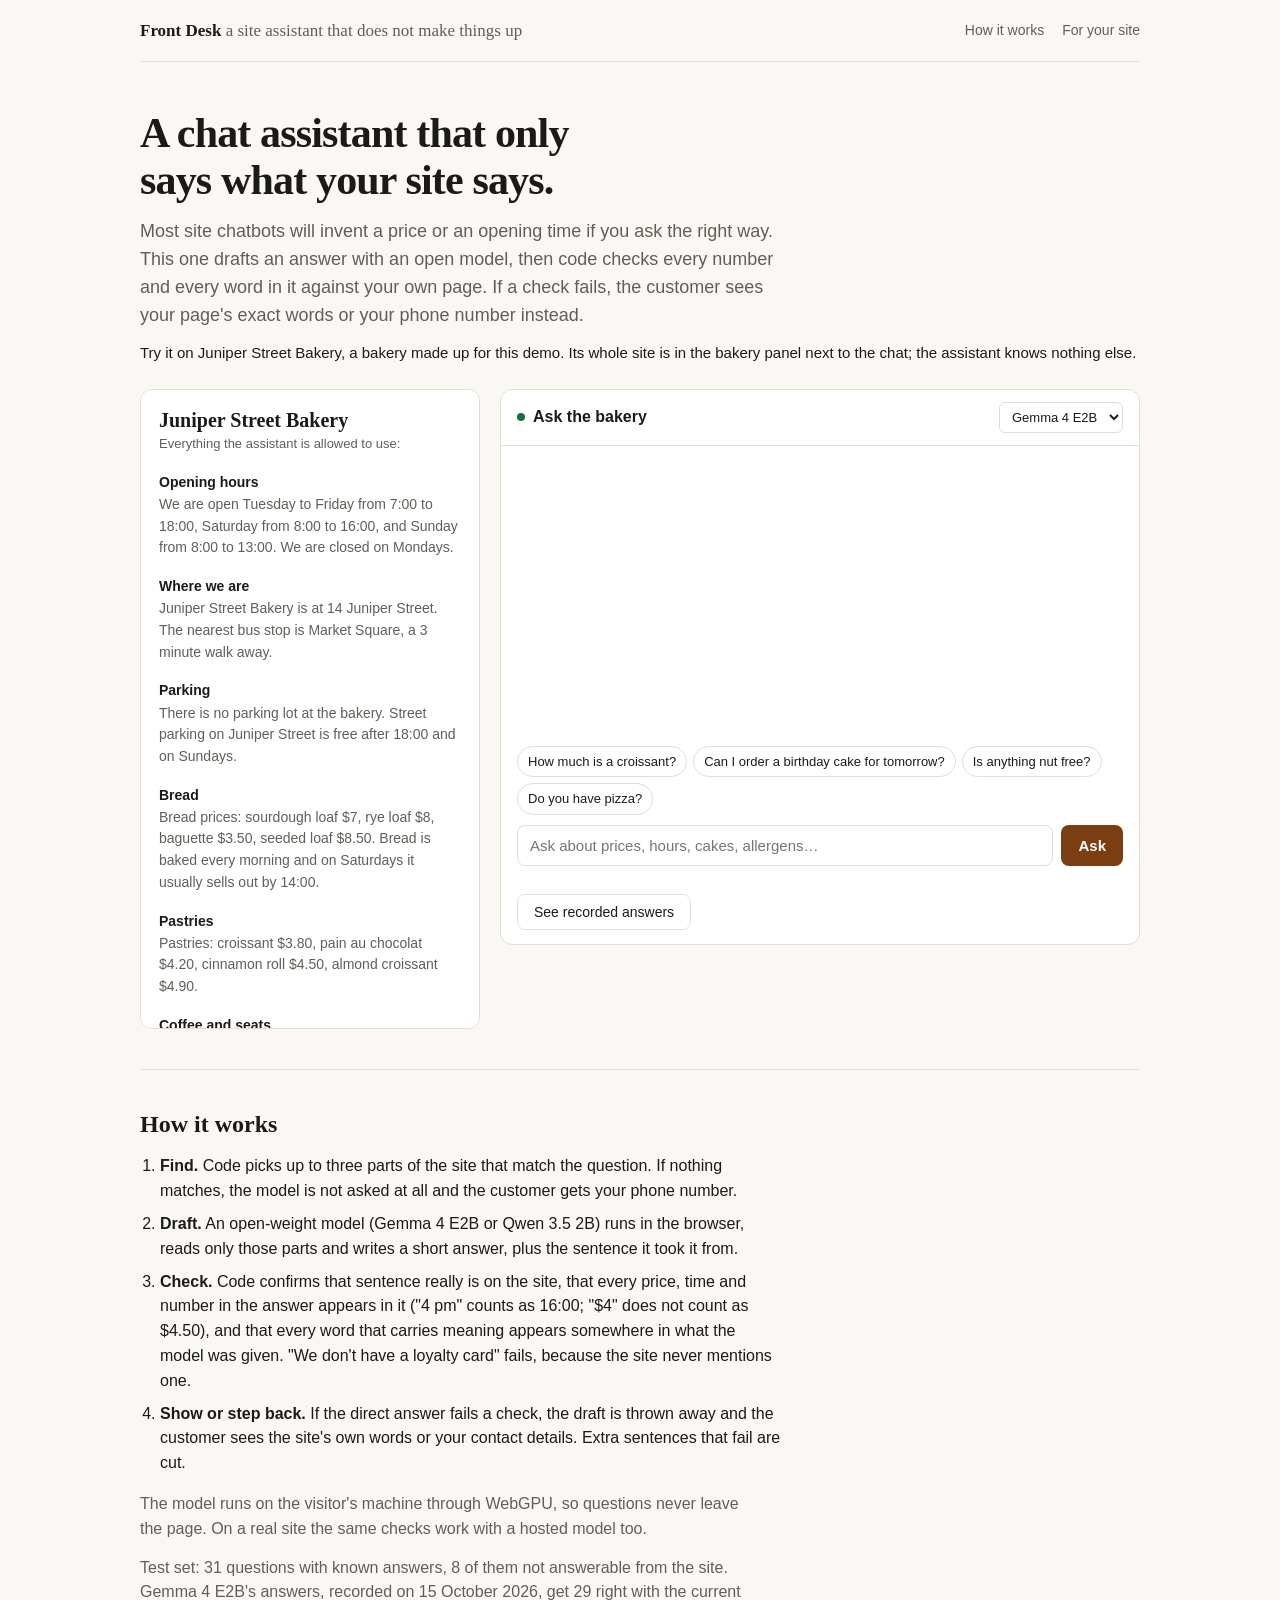
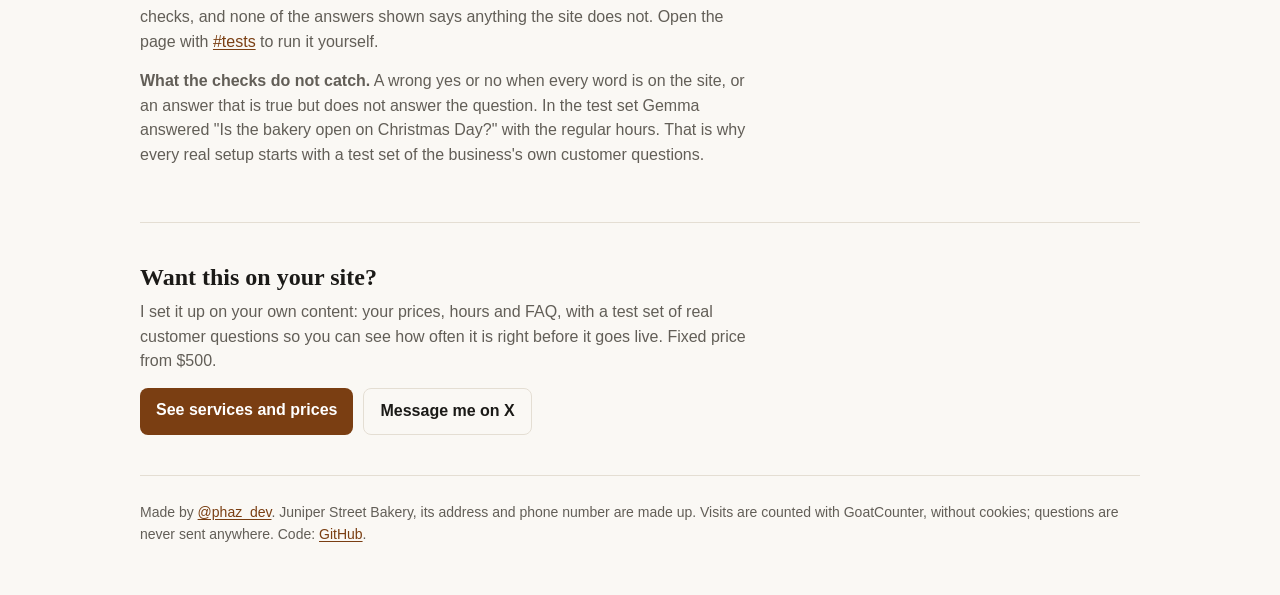
==== index.html @ 8f54289a "Front Desk: site assistant demo with checked answers Co-Authored-By: Claude Opus 5.5 <noreply@anthro" ====
<!doctype html>
<html lang="en">
<head>
<meta charset="utf-8">
<meta name="viewport" content="width=device-width, initial-scale=1">
<title>Front Desk: a site assistant that only says what your site says</title>
<meta name="description" content="A demo of an AI assistant for a small business site. It answers from the site's own text, and code checks every price and time against the source before the customer sees it. When it is not sure, it says so.">
<meta property="og:type" content="website">
<meta property="og:title" content="Front Desk: a site assistant that only says what your site says">
<meta property="og:description" content="Every price and time in an answer is checked against the site's own text before the customer sees it.">
<link rel="canonical" href="https://phazww.github.io/front-desk/">
<meta property="og:url" content="https://phazww.github.io/front-desk/">
<link rel="stylesheet" href="style.css">
</head>
<body>
<div class="wrap">
<header class="site">
  <a class="brand" href="./">Front Desk <span>a site assistant that does not make things up</span></a>
  <nav class="site"><a href="#how">How it works</a><a href="#yours">For your site</a></nav>
</header>

<main>
<div class="hero">
  <h1>A chat assistant that only says what your site says.</h1>
  <p class="lede">Most site chatbots will invent a price or an opening time if you ask the right way. This one drafts an answer with an open model, then code checks every number and every word in it against your own page. If a check fails, the customer sees your page's exact words or your phone number instead.</p>
  <p class="demo-note">Try it on Juniper Street Bakery, a bakery made up for this demo. Its whole site is in the bakery panel next to the chat; the assistant knows nothing else.</p>
</div>

<div class="demo">
  <aside class="kb" aria-label="The bakery's site content">
    <h2>Juniper Street Bakery</h2>
    <p class="kb-sub">Everything the assistant is allowed to use:</p>
    <div id="kb"></div>
  </aside>

  <div class="chat" aria-label="Chat with the bakery's assistant">
    <div class="chat-head">
      <span class="dot"></span><span>Ask the bakery</span>
      <select id="model" aria-label="Model"></select>
    </div>
    <div class="log" id="log" aria-live="polite"></div>
    <div class="chips" id="chips"></div>
    <form id="ask" class="ask">
      <input id="q" type="text" autocomplete="off" placeholder="Ask about prices, hours, cakes, allergens…" aria-label="Your question">
      <button id="send" type="submit">Ask</button>
    </form>
    <div class="engine" id="engine"></div>
    <div class="bar" id="bar"><i></i></div>
    <div class="row"><button id="recorded" class="ghost" type="button">See recorded answers</button></div>
  </div>
</div>

<section id="how">
  <h2>How it works</h2>
  <ol class="method">
    <li><b>Find.</b> Code picks up to three parts of the site that match the question. If nothing matches, the model is not asked at all and the customer gets your phone number.</li>
    <li><b>Draft.</b> An open-weight model (Gemma 4 E2B or Qwen 3.5 2B) runs in the browser, reads only those parts and writes a short answer, plus the sentence it took it from.</li>
    <li><b>Check.</b> Code confirms that sentence really is on the site, that every price, time and number in the answer appears in it ("4 pm" counts as 16:00; "$4" does not count as $4.50), and that every word that carries meaning appears somewhere in what the model was given. "We don't have a loyalty card" fails, because the site never mentions one.</li>
    <li><b>Show or step back.</b> If the direct answer fails a check, the draft is thrown away and the customer sees the site's own words or your contact details. Extra sentences that fail are cut.</li>
  </ol>
  <p class="sub">The model runs on the visitor's machine through WebGPU, so questions never leave the page. On a real site the same checks work with a hosted model too.</p>
  <p class="sub" id="test-line">Test set: 31 questions with known answers, 8 of them not answerable from the site. Gemma 4 E2B's answers, recorded on 15 October 2026, get 29 right with the current checks, and none of the answers shown says anything the site does not. Open the page with <a href="#tests">#tests</a> to run it yourself.</p>
  <p class="sub"><b>What the checks do not catch.</b> A wrong yes or no when every word is on the site, or an answer that is true but does not answer the question. In the test set Gemma answered "Is the bakery open on Christmas Day?" with the regular hours. That is why every real setup starts with a test set of the business's own customer questions.</p>
</section>

<section id="yours">
  <h2>Want this on your site?</h2>
  <p class="sub">I set it up on your own content: your prices, hours and FAQ, with a test set of real customer questions so you can see how often it is right before it goes live. Fixed price from $500.</p>
  <div class="cta"><a href="https://contra.com/phaz_3lpd033k" rel="noopener" target="_blank">See services and prices</a> <a class="ghost" href="https://x.com/phaz_dev" rel="noopener" target="_blank">Message me on X</a></div>
</section>
</main>

<footer class="site">Made by <a href="https://x.com/phaz_dev">@phaz_dev</a>. Juniper Street Bakery, its address and phone number are made up. Visits are counted with GoatCounter, without cookies; questions are never sent anywhere. Code: <a href="https://github.com/phazww/front-desk">GitHub</a>.</footer>
</div>
<script src="kb.js"></script>
<script src="desk.js"></script>
<script src="recorded.js"></script>
<script src="app.js"></script>
<script data-goatcounter="https://phaz.goatcounter.com/count" async src="//gc.zgo.at/count.js"></script>
</body>
</html>
---- style.css ----
:root {
  --bg: #faf8f4;
  --surface: #ffffff;
  --ink: #1b1a17;
  --muted: #625e57;
  --line: #e4ded3;
  --accent: #7a3e12;
  --accent-ink: #ffffff;
  --me: #f1e7da;
  --ok: #17703f;
  --ok-bg: #e6f3eb;
  --step: #8a5200;
  --step-bg: #fbefd9;
  --lit: #fff4dd;
  --radius: 12px;
  --serif: "Iowan Old Style", "Charter", "Palatino Linotype", Georgia, serif;
  --sans: -apple-system, BlinkMacSystemFont, "Segoe UI", Roboto, "Helvetica Neue", Arial, sans-serif;
}
@media (prefers-color-scheme: dark) {
  :root {
    --bg: #131210;
    --surface: #1b1a17;
    --ink: #eeebe5;
    --muted: #a39d93;
    --line: #2e2b26;
    --accent: #e8a368;
    --accent-ink: #1b1209;
    --me: #2c241b;
    --ok: #5fd09a;
    --ok-bg: #15301f;
    --step: #e8b25a;
    --step-bg: #33260f;
    --lit: #2d2617;
  }
}
* { box-sizing: border-box; }
html { -webkit-text-size-adjust: 100%; }
body { margin: 0; background: var(--bg); color: var(--ink); font: 16px/1.55 var(--sans); }
a { color: var(--accent); text-underline-offset: 2px; }
.wrap { max-width: 1040px; margin: 0 auto; padding: 0 20px; }

header.site { display: flex; align-items: center; justify-content: space-between; gap: 16px; padding: 18px 0; border-bottom: 1px solid var(--line); }
.brand { font: 600 17px/1 var(--serif); color: var(--ink); text-decoration: none; }
.brand span { color: var(--muted); font-weight: 400; }
nav.site a { color: var(--muted); text-decoration: none; font-size: 14px; margin-left: 18px; }
nav.site a:hover { color: var(--ink); }

.hero { padding: 48px 0 24px; }
h1 { font: 600 clamp(28px, 4.6vw, 42px)/1.12 var(--serif); letter-spacing: -0.02em; margin: 0 0 14px; max-width: 22ch; text-wrap: balance; }
.lede { color: var(--muted); font-size: 18px; max-width: 64ch; margin: 0 0 12px; }
.demo-note { font-size: 15px; margin: 0; }
h2 { font: 600 24px/1.2 var(--serif); margin: 0 0 8px; }
h3 { font: 600 14px/1.3 var(--sans); margin: 0 0 3px; }
section { padding: 40px 0; border-top: 1px solid var(--line); margin-top: 40px; }
section + section { margin-top: 0; }
.sub { color: var(--muted); max-width: 70ch; margin: 0 0 14px; }
.method { padding-left: 20px; max-width: 72ch; }
.method li { margin: 8px 0; }

.demo { display: grid; grid-template-columns: 340px 1fr; gap: 20px; align-items: start; }
.kb { background: var(--surface); border: 1px solid var(--line); border-radius: var(--radius); padding: 18px; max-height: 640px; overflow: auto; }
.kb h2 { font-size: 20px; margin-bottom: 2px; }
.kb-sub { color: var(--muted); font-size: 13px; margin: 0 0 10px; }
.kb-item { padding: 9px 10px; border-radius: 8px; margin: 0 -10px; transition: background .3s; }
.kb-item p { margin: 0; font-size: 14px; color: var(--muted); }
.kb-item.lit { background: var(--lit); }
.kb-item.lit p { color: var(--ink); }

.chat { background: var(--surface); border: 1px solid var(--line); border-radius: var(--radius); padding: 0 0 14px; display: flex; flex-direction: column; min-width: 0; }
.chat-head { display: flex; align-items: center; gap: 8px; padding: 12px 16px; border-bottom: 1px solid var(--line); font-weight: 600; }
.chat-head .dot { width: 8px; height: 8px; border-radius: 50%; background: var(--ok); }
.chat-head select { margin-left: auto; font: 13px/1.2 var(--sans); padding: 6px 8px; border: 1px solid var(--line); border-radius: 6px; background: var(--surface); color: var(--ink); }
.log { min-height: 300px; max-height: 470px; overflow-y: auto; padding: 16px; display: flex; flex-direction: column; gap: 10px; }
.msg { max-width: 86%; padding: 10px 13px; border-radius: 14px; font-size: 15px; }
.msg p { margin: 0 0 4px; }
.msg p:last-child { margin: 0; }
.msg.me { align-self: flex-end; background: var(--me); border-bottom-right-radius: 4px; }
.msg.bot { align-self: flex-start; background: var(--bg); border: 1px solid var(--line); border-bottom-left-radius: 4px; }
.msg.note { align-self: stretch; max-width: none; font-size: 13px; color: var(--muted); text-align: center; padding: 4px; }
.msg blockquote { margin: 6px 0; padding: 6px 10px; border-left: 3px solid var(--line); color: var(--ink); font-size: 14px; }
.proof { margin-top: 8px; font-size: 12.5px; line-height: 1.4; padding: 6px 8px; border-radius: 6px; }
.proof.ok { color: var(--ok); background: var(--ok-bg); }
.proof.stepped { color: var(--step); background: var(--step-bg); }

.chips { display: flex; flex-wrap: wrap; gap: 6px; padding: 0 16px 10px; }
.chip-q { font: 13px/1.2 var(--sans); padding: 7px 10px; border-radius: 999px; border: 1px solid var(--line); background: transparent; color: var(--ink); cursor: pointer; }
.chip-q:hover { border-color: var(--accent); }
.ask { display: flex; gap: 8px; padding: 0 16px; }
.ask input { flex: 1; min-width: 0; font: 15px/1.3 var(--sans); padding: 10px 12px; border: 1px solid var(--line); border-radius: 8px; background: var(--surface); color: var(--ink); }
button { border: 1px solid transparent; border-radius: 8px; padding: 10px 16px; cursor: pointer; background: var(--accent); color: var(--accent-ink); font: 600 15px/1 var(--sans); }
button.ghost { background: transparent; color: var(--ink); border-color: var(--line); font-weight: 500; font-size: 14px; }
button:disabled { opacity: .5; cursor: default; }
input:focus-visible, select:focus-visible, button:focus-visible, a:focus-visible { outline: 2px solid var(--accent); outline-offset: 2px; }
.engine { font-size: 13px; color: var(--muted); padding: 8px 16px 0; min-height: 20px; }
.bar { height: 6px; background: var(--line); border-radius: 3px; overflow: hidden; margin: 6px 16px 0; display: none; }
.bar i { display: block; height: 100%; width: 0; background: var(--accent); transition: width .2s; }
.row { display: flex; flex-wrap: wrap; gap: 10px; padding: 8px 16px 0; }

.cta { display: flex; flex-wrap: wrap; gap: 10px; }
.cta a { display: inline-block; background: var(--accent); color: var(--accent-ink); text-decoration: none; font-weight: 600; padding: 10px 16px; border-radius: 8px; }
.cta a.ghost { background: transparent; color: var(--ink); border: 1px solid var(--line); }
.tablewrap { overflow-x: auto; border: 1px solid var(--line); border-radius: var(--radius); background: var(--surface); margin-top: 12px; }
table { border-collapse: collapse; width: 100%; font-size: 14px; }
th, td { text-align: left; padding: 9px 12px; border-bottom: 1px solid var(--line); vertical-align: top; }
th { font: 600 12px/1.2 var(--sans); text-transform: uppercase; letter-spacing: .04em; color: var(--muted); }
footer.site { border-top: 1px solid var(--line); padding: 26px 0 50px; color: var(--muted); font-size: 14px; margin-top: 0; }

@media (max-width: 820px) {
  .demo { grid-template-columns: 1fr; }
  .chat { order: -1; }
  .kb { max-height: 320px; }
}
@media (max-width: 640px) {
  .wrap { padding: 0 16px; }
  .hero { padding: 32px 0 18px; }
  .brand span { display: none; }
  nav.site a { margin-left: 12px; font-size: 13px; }
  .lede { font-size: 16px; }
  .msg { max-width: 94%; }
}
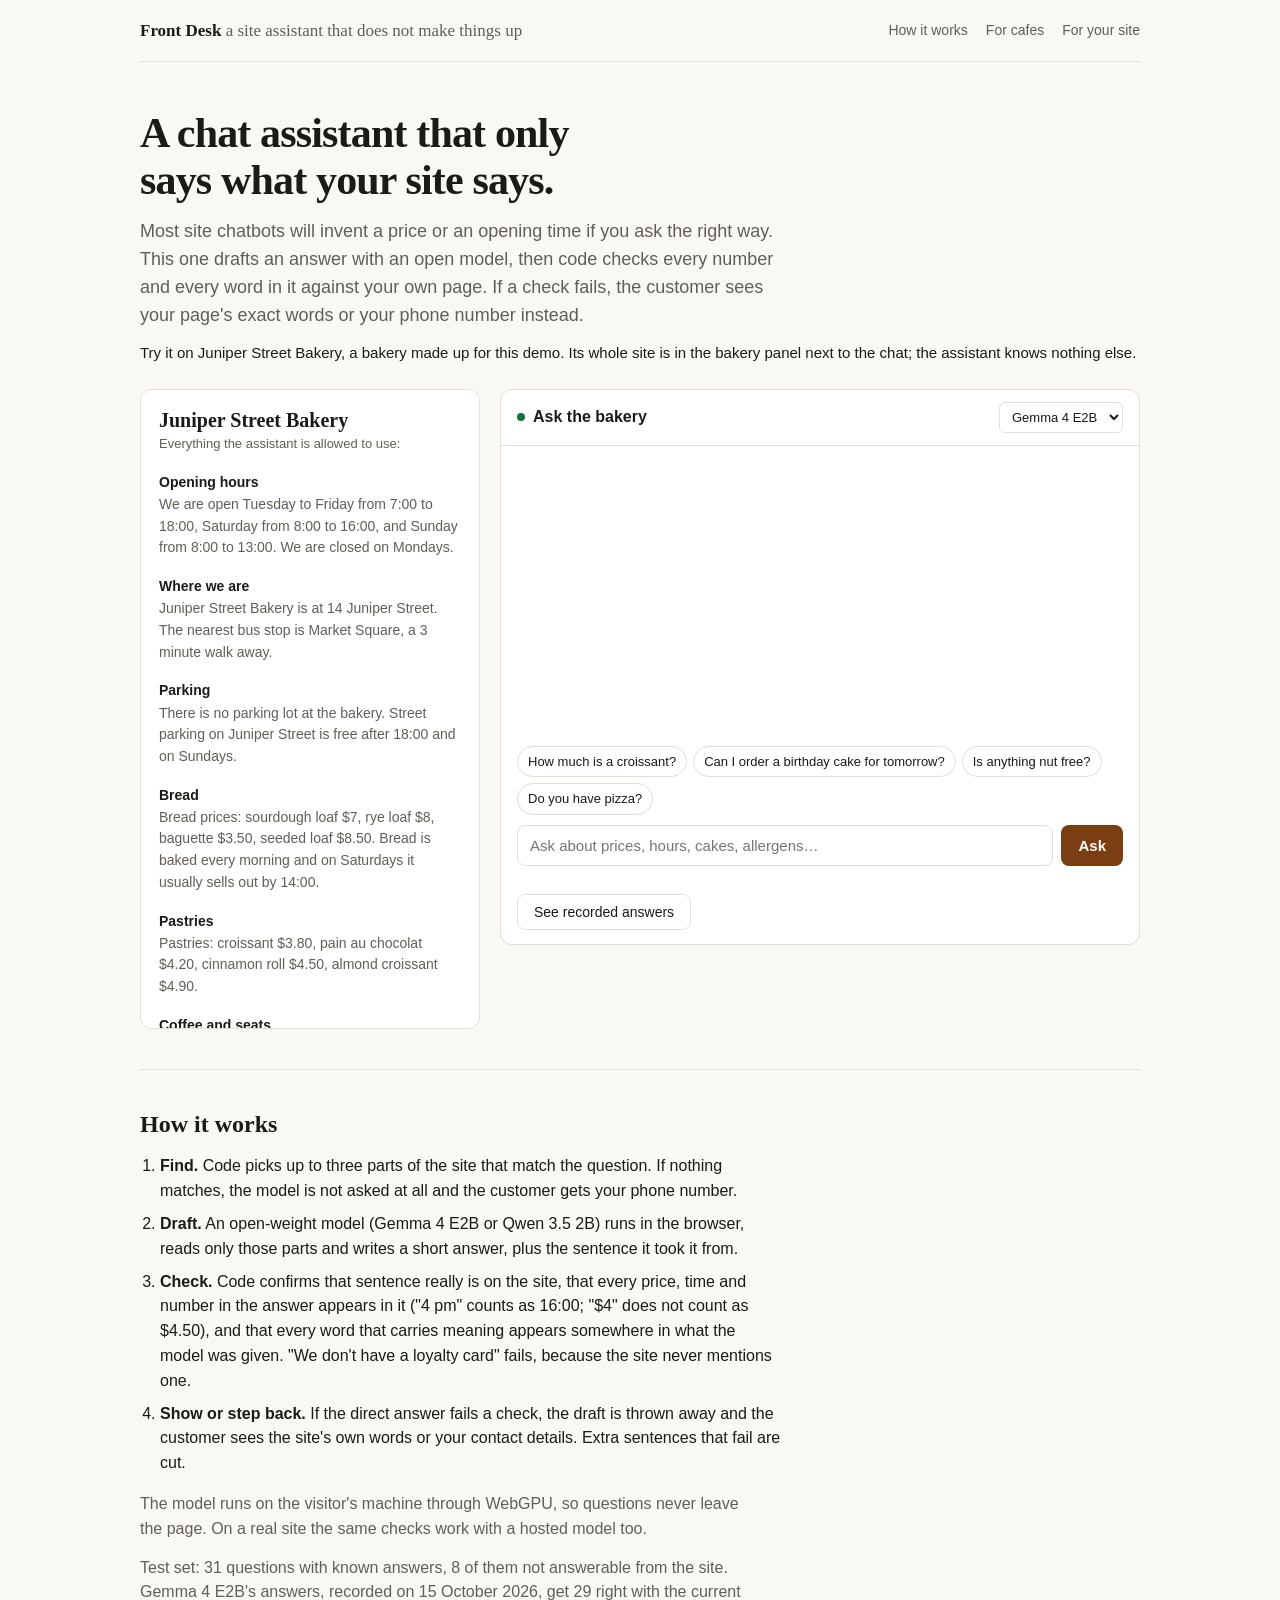
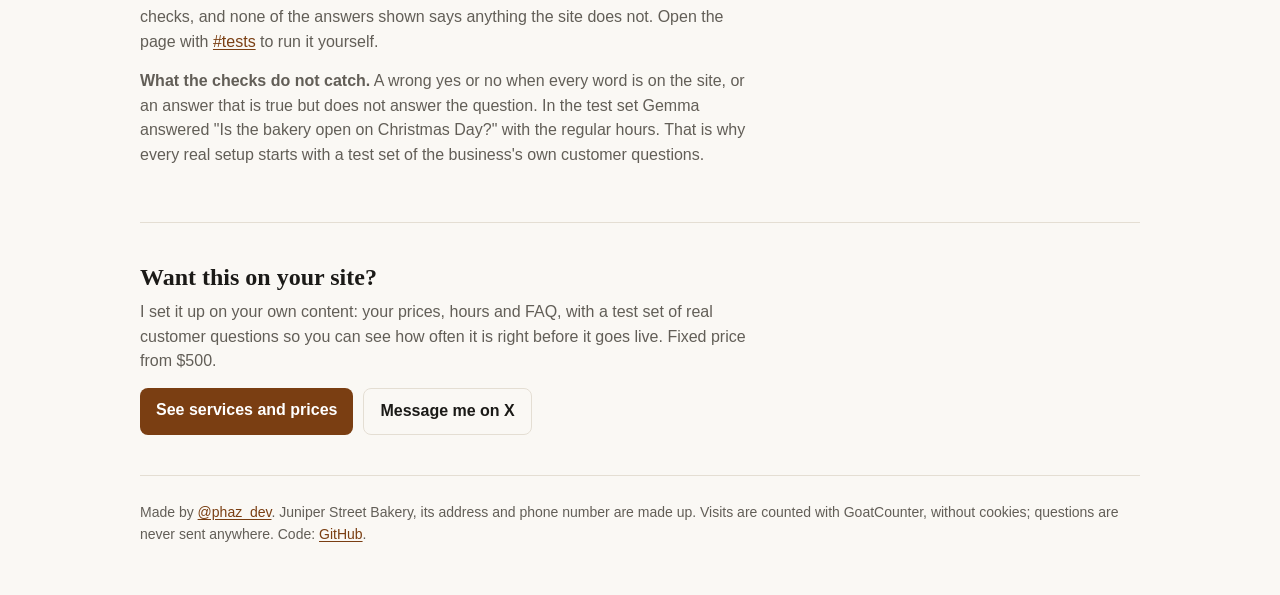
==== commit dec300c1: "Add a page for cafes and bakeries Co-Authored-By: Claude Opus 5.5 <noreply@anthropic.com>" ====
--- a/index.html
+++ b/index.html
@@ -16,7 +16,7 @@
 <div class="wrap">
 <header class="site">
   <a class="brand" href="./">Front Desk <span>a site assistant that does not make things up</span></a>
-  <nav class="site"><a href="#how">How it works</a><a href="#yours">For your site</a></nav>
+  <nav class="site"><a href="#how">How it works</a><a href="cafes/">For cafes</a><a href="#yours">For your site</a></nav>
 </header>
 
 <main>
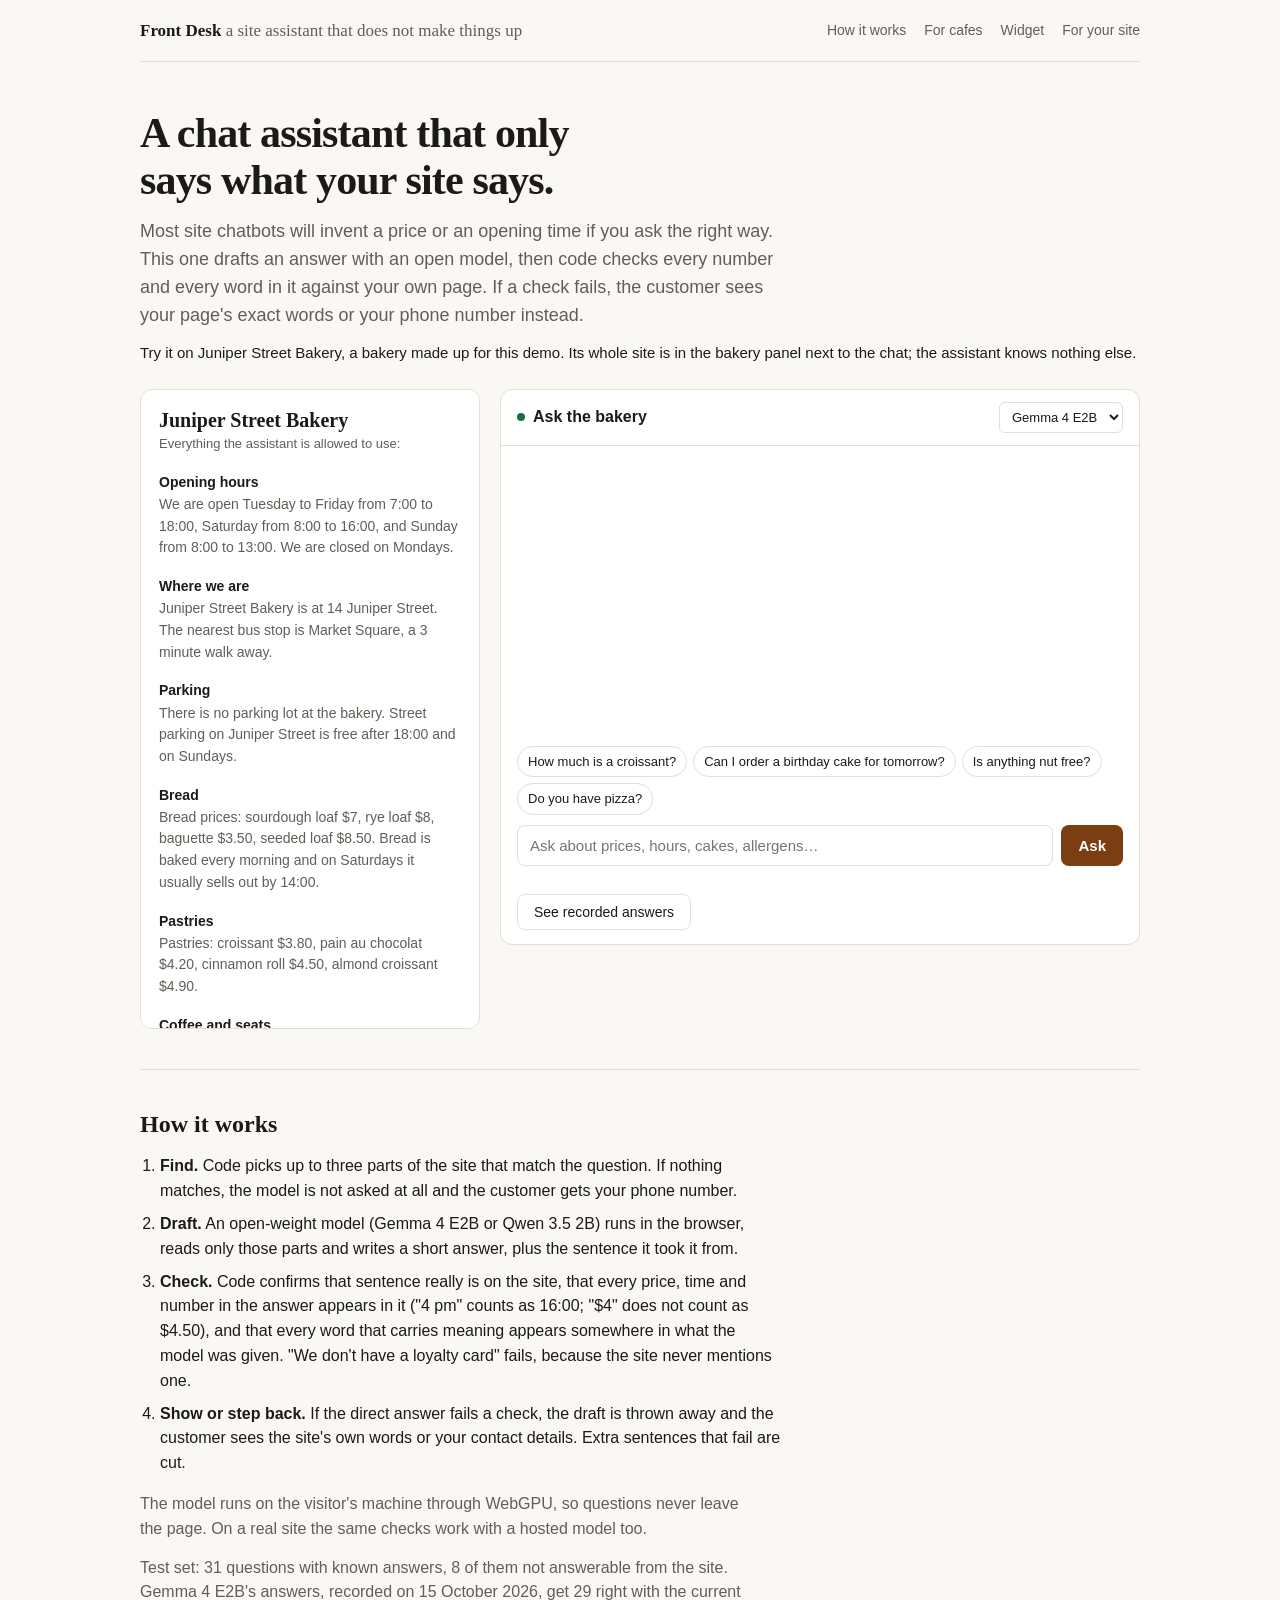
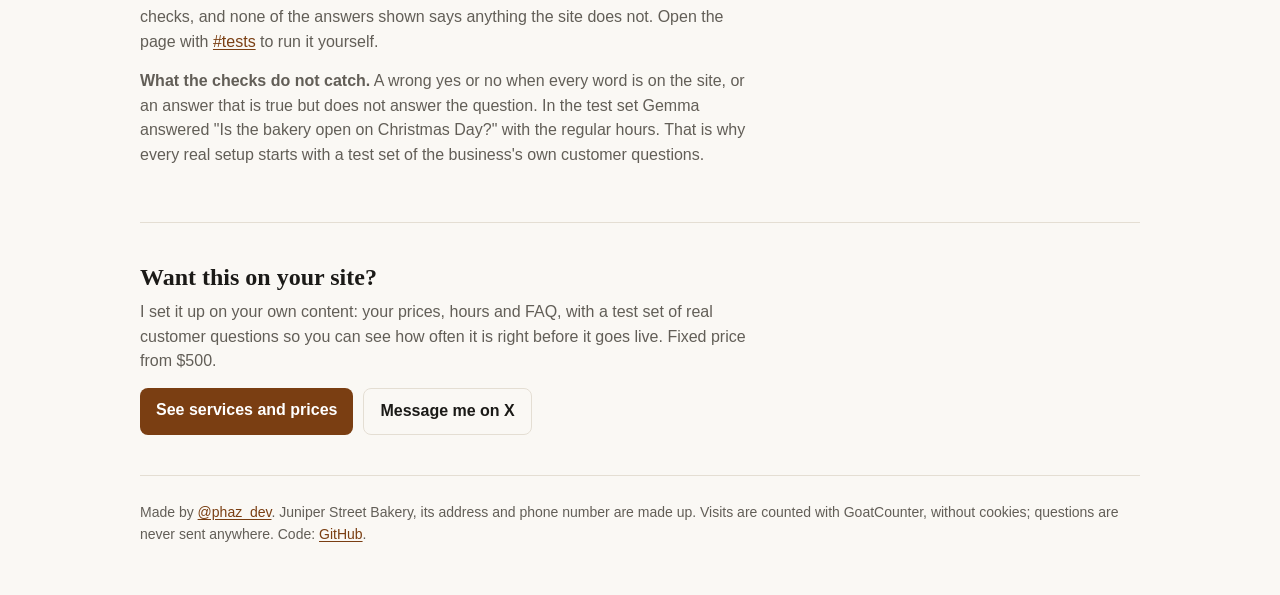
==== commit d4473ea3: "Add an embeddable widget with quote mode and optional checked answers Co-Authored-By: Claude Opus 5." ====
--- a/index.html
+++ b/index.html
@@ -16,7 +16,7 @@
 <div class="wrap">
 <header class="site">
   <a class="brand" href="./">Front Desk <span>a site assistant that does not make things up</span></a>
-  <nav class="site"><a href="#how">How it works</a><a href="cafes/">For cafes</a><a href="#yours">For your site</a></nav>
+  <nav class="site"><a href="#how">How it works</a><a href="cafes/">For cafes</a><a href="widget.html">Widget</a><a href="#yours">For your site</a></nav>
 </header>
 
 <main>
